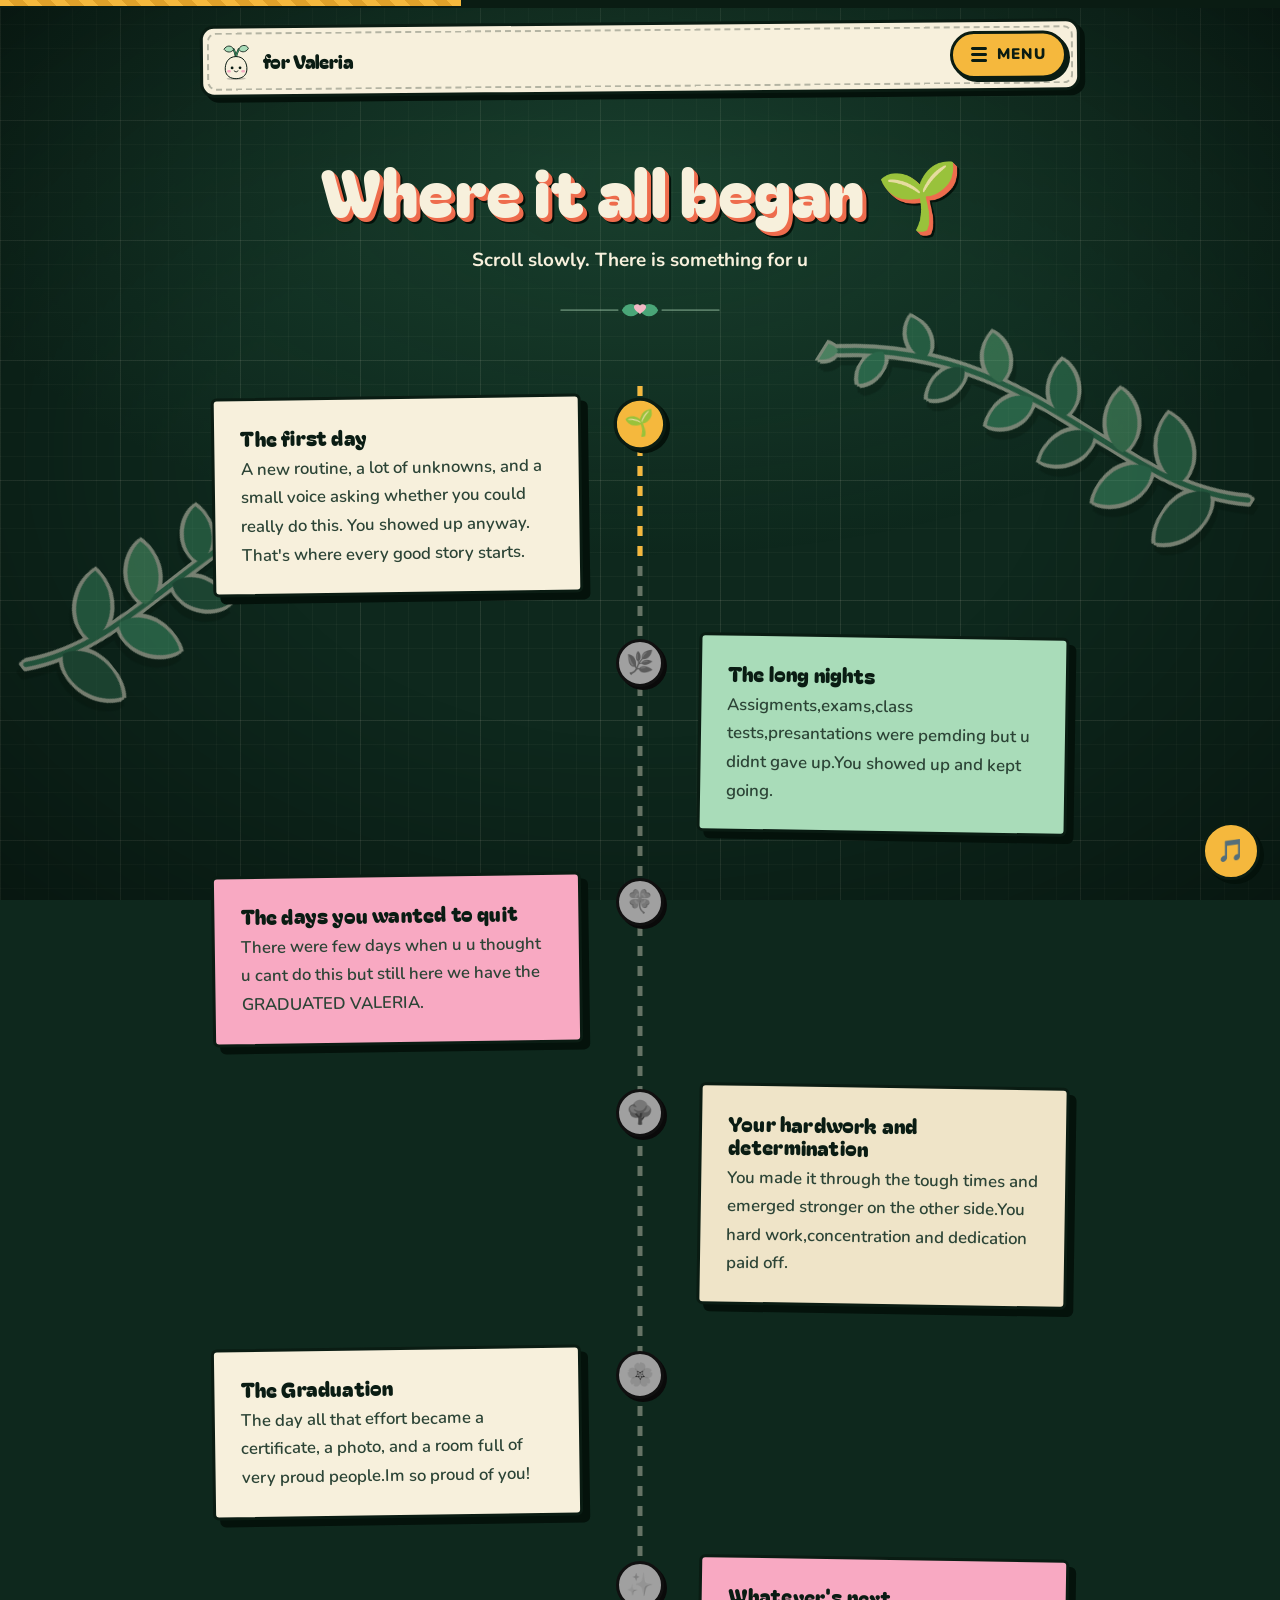
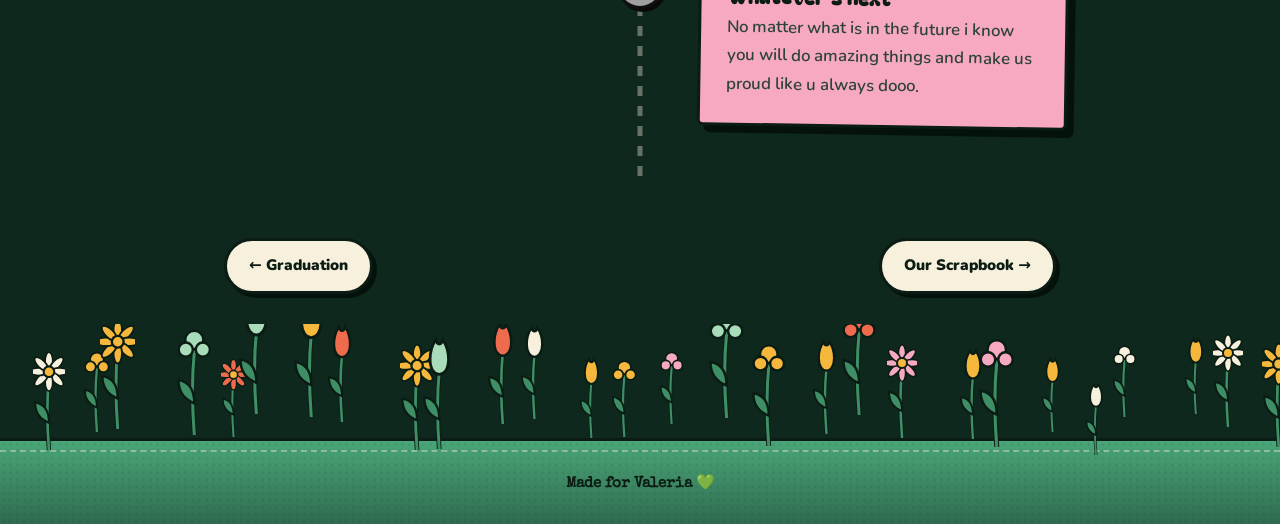
==== journey.html @ e5b6c184 "first commit" ====
<!DOCTYPE html>
<html lang="en">
<head>
<meta charset="UTF-8" />
<meta name="viewport" content="width=device-width, initial-scale=1.0" />
<meta name="theme-color" content="#0d241b" />
<title>The Road to the Cap</title>
<link rel="stylesheet" href="css/style.css" />
</head>
<body class="page-journey">

<div class="story-progress" aria-hidden="true"><i style="width:36%"></i></div>
<div class="fireflies" aria-hidden="true"></div>
<div class="botanicals" aria-hidden="true"><svg class="sprig left" viewBox="0 0 130 310" aria-hidden="true"><path d="M22 300 C64 220 8 120 84 8" stroke="#3f8f66" stroke-width="3.5" fill="none" stroke-linecap="round"/><path transform="translate(31.9 275.4) rotate(-15.6) scale(1.09)" d="M0 0 C8 -15 34 -15 46 0 C34 15 8 15 0 0Z" fill="#2f6b4f"/><path transform="translate(36.6 254.4) rotate(-138.9) scale(1.04)" d="M0 0 C8 -15 34 -15 46 0 C34 15 8 15 0 0Z" fill="#3f8f66"/><path transform="translate(39.0 232.6) rotate(-28.0) scale(0.99)" d="M0 0 C8 -15 34 -15 46 0 C34 15 8 15 0 0Z" fill="#4aa678"/><path transform="translate(39.9 210.1) rotate(-146.9) scale(0.94)" d="M0 0 C8 -15 34 -15 46 0 C34 15 8 15 0 0Z" fill="#5fb37f"/><path transform="translate(40.1 186.9) rotate(-31.9) scale(0.89)" d="M0 0 C8 -15 34 -15 46 0 C34 15 8 15 0 0Z" fill="#2f6b4f"/><path transform="translate(40.3 163.1) rotate(-146.9) scale(0.84)" d="M0 0 C8 -15 34 -15 46 0 C34 15 8 15 0 0Z" fill="#3f8f66"/><path transform="translate(41.3 138.6) rotate(-28.3) scale(0.79)" d="M0 0 C8 -15 34 -15 46 0 C34 15 8 15 0 0Z" fill="#4aa678"/><path transform="translate(43.8 113.4) rotate(-140.1) scale(0.75)" d="M0 0 C8 -15 34 -15 46 0 C34 15 8 15 0 0Z" fill="#5fb37f"/><path transform="translate(48.6 87.7) rotate(-18.5) scale(0.70)" d="M0 0 C8 -15 34 -15 46 0 C34 15 8 15 0 0Z" fill="#2f6b4f"/><path transform="translate(56.5 61.5) rotate(-128.0) scale(0.65)" d="M0 0 C8 -15 34 -15 46 0 C34 15 8 15 0 0Z" fill="#3f8f66"/><path transform="translate(68.2 34.6) rotate(-4.9) scale(0.60)" d="M0 0 C8 -15 34 -15 46 0 C34 15 8 15 0 0Z" fill="#4aa678"/><path transform="translate(84.0 8.0) rotate(-55.8) scale(.5)" d="M0 0 C8 -15 34 -15 46 0 C34 15 8 15 0 0Z" fill="#8fe0a8"/></svg><svg class="sprig right" viewBox="0 0 130 310" aria-hidden="true"><path d="M22 300 C64 220 8 120 84 8" stroke="#3f8f66" stroke-width="3.5" fill="none" stroke-linecap="round"/><path transform="translate(31.9 275.4) rotate(-15.6) scale(1.09)" d="M0 0 C8 -15 34 -15 46 0 C34 15 8 15 0 0Z" fill="#2f6b4f"/><path transform="translate(36.6 254.4) rotate(-138.9) scale(1.04)" d="M0 0 C8 -15 34 -15 46 0 C34 15 8 15 0 0Z" fill="#3f8f66"/><path transform="translate(39.0 232.6) rotate(-28.0) scale(0.99)" d="M0 0 C8 -15 34 -15 46 0 C34 15 8 15 0 0Z" fill="#4aa678"/><path transform="translate(39.9 210.1) rotate(-146.9) scale(0.94)" d="M0 0 C8 -15 34 -15 46 0 C34 15 8 15 0 0Z" fill="#5fb37f"/><path transform="translate(40.1 186.9) rotate(-31.9) scale(0.89)" d="M0 0 C8 -15 34 -15 46 0 C34 15 8 15 0 0Z" fill="#2f6b4f"/><path transform="translate(40.3 163.1) rotate(-146.9) scale(0.84)" d="M0 0 C8 -15 34 -15 46 0 C34 15 8 15 0 0Z" fill="#3f8f66"/><path transform="translate(41.3 138.6) rotate(-28.3) scale(0.79)" d="M0 0 C8 -15 34 -15 46 0 C34 15 8 15 0 0Z" fill="#4aa678"/><path transform="translate(43.8 113.4) rotate(-140.1) scale(0.75)" d="M0 0 C8 -15 34 -15 46 0 C34 15 8 15 0 0Z" fill="#5fb37f"/><path transform="translate(48.6 87.7) rotate(-18.5) scale(0.70)" d="M0 0 C8 -15 34 -15 46 0 C34 15 8 15 0 0Z" fill="#2f6b4f"/><path transform="translate(56.5 61.5) rotate(-128.0) scale(0.65)" d="M0 0 C8 -15 34 -15 46 0 C34 15 8 15 0 0Z" fill="#3f8f66"/><path transform="translate(68.2 34.6) rotate(-4.9) scale(0.60)" d="M0 0 C8 -15 34 -15 46 0 C34 15 8 15 0 0Z" fill="#4aa678"/><path transform="translate(84.0 8.0) rotate(-55.8) scale(.5)" d="M0 0 C8 -15 34 -15 46 0 C34 15 8 15 0 0Z" fill="#8fe0a8"/></svg></div>


<header class="topbar">
  <div class="topbar-inner">
    <a class="brand" href="index.html"><span class="brand-icon" aria-hidden="true"></span><span>for <span data-names>[HER NAME]</span></span></a>
    <button class="menu-btn" aria-expanded="false" aria-controls="menu"><span class="burger" aria-hidden="true"><i></i><i></i><i></i></span>Menu</button>
  </div>
</header>

<div class="menu" id="menu" role="dialog" aria-label="All pages" hidden>
  <button class="menu-close" aria-label="Close menu">✕</button>
  <div class="menu-inner">
    <h2>Wander wherever you like</h2>
    <p class="menu-sub">EVERY PAGE IS ONLY FOR U.</p>
    <nav class="menu-grid">
      <a href="index.html"><span class="m-emoji" aria-hidden="true">🎁</span><span class="m-title">Home</span><span class="m-sub">where it begins</span></a>
      <a href="birthday.html"><span class="m-emoji" aria-hidden="true">🎂</span><span class="m-title">Birthday</span><span class="m-sub">make a wish</span></a>
      <a href="graduation.html"><span class="m-emoji" aria-hidden="true">🎓</span><span class="m-title">Graduation</span><span class="m-sub">toss the cap</span></a>
      <a href="journey.html" aria-current="page"><span class="m-emoji" aria-hidden="true">🌱</span><span class="m-title">The Journey</span><span class="m-sub">how you got here</span></a>
      <a href="memories.html"><span class="m-emoji" aria-hidden="true">📸</span><span class="m-title">Our Scrapbook</span><span class="m-sub">moments we kept</span></a>
      <a href="couple.html"><span class="m-emoji" aria-hidden="true">💞</span><span class="m-title">The Two of You</span><span class="m-sub">your love story</span></a>
      <a href="reasons.html"><span class="m-emoji" aria-hidden="true">💚</span><span class="m-title">Reasons</span><span class="m-sub">why you&#x27;re loved</span></a>
      <a href="openwhen.html"><span class="m-emoji" aria-hidden="true">💌</span><span class="m-title">Open When…</span><span class="m-sub">little letters</span></a>
      <a href="fortune.html"><span class="m-emoji" aria-hidden="true">🔮</span><span class="m-title">Your Year</span><span class="m-sub">pick a card</span></a>
      <a href="message.html"><span class="m-emoji" aria-hidden="true">✉️</span><span class="m-title">The Letter</span><span class="m-sub">from my heart</span></a>
      <a href="final.html"><span class="m-emoji" aria-hidden="true">✨</span><span class="m-title">Final Surprise</span><span class="m-sub">one last thing</span></a>
    </nav>
  </div>
</div>

<main>

<section class="hero">
  <h1>Where it all began 🌱</h1>
  <p class="lead">Scroll slowly. There is something for u</p>
  <div class="orn" aria-hidden="true"><svg viewBox="0 0 168 24"><path d="M6 12 H62" stroke="#a9d3b3" stroke-opacity=".45" stroke-width="1.6" stroke-linecap="round"/><path d="M106 12 H162" stroke="#a9d3b3" stroke-opacity=".45" stroke-width="1.6" stroke-linecap="round"/><path d="M66 12 C70 4 80 4 84 12 C80 20 70 20 66 12Z" fill="#4aa678"/><path d="M102 12 C98 4 88 4 84 12 C88 20 98 20 102 12Z" fill="#4aa678"/><path d="M84 8.5 C86 6 90 7 90 10 C90 13 86 15 84 17 C82 15 78 13 78 10 C78 7 82 6 84 8.5Z" fill="#f4b8c5" transform="translate(0 -1) scale(1)"/></svg></div>
</section>

<div class="timeline">
  <div class="vine"><i></i></div>
  <article class="t-item">
    <span class="t-node" aria-hidden="true">🌱</span>
    <div class="patch t-card"><h3>The first day</h3><p>A new routine, a lot of unknowns, and a small voice asking whether you could really do this. You showed up anyway. That's where every good story starts.</p></div>
  </article>
  <article class="t-item">
    <span class="t-node" aria-hidden="true">🌿</span>
    <div class="patch t-card"><h3>The long nights</h3><p>Assigments,exams,class tests,presantations were pemding but u didnt gave up.You showed up and kept going.</p></div>
  </article>
  <article class="t-item">
    <span class="t-node" aria-hidden="true">🍀</span>
    <div class="patch t-card"><h3>The days you wanted to quit</h3><p>There were few days when u u thought u cant do this but still here we have the GRADUATED VALERIA.</p></div>
  </article>
  <article class="t-item">
    <span class="t-node" aria-hidden="true">🌳</span>
    <div class="patch t-card"><h3>Your hardwork and determination</h3><p>You made it through the tough times and emerged stronger on the other side.You hard work,concentration and dedication paid off.</p></div>
  </article>
  <article class="t-item">
    <span class="t-node" aria-hidden="true">🌸</span>
    <div class="patch t-card"><h3>The Graduation</h3><p>The day all that effort became a certificate, a photo, and a room full of very proud people.Im so proud of you!</p></div>
  </article>
  <article class="t-item">
    <span class="t-node" aria-hidden="true">✨</span>
    <div class="patch t-card"><h3>Whatever's next</h3><p>No matter what is in the future i know you will do amazing things and make us proud like u always dooo.</p></div>
  </article>
</div>

</main>

<nav class="page-turn" aria-label="Page navigation">
  <a href="graduation.html">← Graduation</a>
  <span class="spacer"></span>
  <a href="memories.html">Our Scrapbook →</a>
</nav>

<footer class="garden-wrap">
  <div class="garden" aria-hidden="true">
    <div class="flowers"></div>
    <div class="strip"></div>
  </div>
  <div class="foot"><span>Made for Valeria</span> 💚</div>
</footer>

<button class="music-toggle" aria-label="Toggle music" aria-pressed="false">🎵</button>

<script src="js/script.js"></script>
</body>
</html>
---- css/style.css ----
@font-face { font-family: 'Bagel Fat One'; src: url('../fonts/bagel.woff2') format('woff2'); font-weight: 400; font-style: normal; font-display: swap; }
@font-face { font-family: 'Special Elite'; src: url('../fonts/special-elite.woff2') format('woff2'); font-weight: 400; font-style: normal; font-display: swap; }
@font-face { font-family: 'Nunito'; src: url('../fonts/nunito.woff2') format('woff2'); font-weight: 200 1000; font-style: normal; font-display: swap; }
@font-face { font-family: 'Caveat'; src: url('../fonts/caveat.woff2') format('woff2'); font-weight: 400 700; font-style: normal; font-display: swap; }



:root {
  --bg: #0e281d;
  --bg-2: #14392a;
  --ink: #0a1c13;
  --paper: #f7f0dc;
  --paper-2: #efe4c8;
  --kraft: #d9b98a;
  --mustard: #f5b83d;
  --coral: #ee6c4d;
  --pink: #f8a9c2;
  --mint: #a9dcb9;
  --leaf: #3f8f66;
  --muted: #c3d5c6;
  --hard: #04120b;
  --diecut:
    drop-shadow(3px 0 0 #f7f0dc) drop-shadow(-3px 0 0 #f7f0dc)
    drop-shadow(0 3px 0 #f7f0dc) drop-shadow(0 -3px 0 #f7f0dc)
    drop-shadow(5px 7px 0 rgba(4, 18, 11, 0.55));
  --display: 'Bagel Fat One', 'Trebuchet MS', Impact, sans-serif;
  --type: 'Special Elite', 'Courier New', monospace;
}

* { margin: 0; padding: 0; box-sizing: border-box; }
html { scroll-behavior: smooth; -webkit-text-size-adjust: 100%; background: var(--bg); }
[hidden] { display: none !important; }

body {
  font-family: 'Nunito', system-ui, sans-serif;
  font-size: 1.05rem;
  line-height: 1.7;
  color: var(--paper);
  min-height: 100vh;
  overflow-x: hidden;
  background: var(--bg);
}


body::before {
  content: ''; position: fixed; inset: 0; z-index: 0; pointer-events: none;
  background-image:
    linear-gradient(rgba(247, 240, 220, 0.075) 1px, transparent 1px),
    linear-gradient(90deg, rgba(247, 240, 220, 0.075) 1px, transparent 1px),
    linear-gradient(rgba(247, 240, 220, 0.035) 1px, transparent 1px),
    linear-gradient(90deg, rgba(247, 240, 220, 0.035) 1px, transparent 1px);
  background-size: 120px 120px, 120px 120px, 24px 24px, 24px 24px;
}
body::after {
  content: ''; position: fixed; inset: 0; z-index: 0; pointer-events: none;
  background:
    radial-gradient(ellipse 80% 60% at 50% 20%, rgba(63, 143, 102, 0.22), transparent 70%),
    radial-gradient(ellipse at 50% 50%, transparent 45%, rgba(0, 0, 0, 0.42));
}
body.no-scroll { overflow: hidden; }
main { position: relative; z-index: 2; }

h1, h2, h3 { font-family: var(--display); font-weight: 400; line-height: 1.1; letter-spacing: 0.01em; color: var(--paper); }
h1 {
  font-size: clamp(2.3rem, 6.4vw, 4.1rem);
  text-shadow: 1px 1px 0 var(--coral), 2px 2px 0 var(--coral), 3px 3px 0 var(--coral), 4px 4px 0 var(--coral), 5px 5px 0 var(--hard), 6px 6px 0 var(--hard);
}
h2 { font-size: clamp(1.7rem, 4vw, 2.5rem); text-shadow: 1px 1px 0 var(--coral), 2px 2px 0 var(--coral), 3px 3px 0 var(--coral), 4px 4px 0 var(--hard); }
h3 { font-size: 1.3rem; }

a { text-decoration: none; color: inherit; }
button { font: inherit; cursor: pointer; border: 0; color: inherit; background: none; }
img { max-width: 100%; display: block; }
:focus-visible { outline: 3px solid var(--mustard); outline-offset: 3px; border-radius: 8px; }
.sr-only { position: absolute; width: 1px; height: 1px; overflow: hidden; clip: rect(0 0 0 0); white-space: nowrap; }

.container { max-width: 960px; margin: 0 auto; padding: 0 24px; position: relative; z-index: 2; }
.hero { position: relative; z-index: 2; text-align: center; padding: 60px 22px 30px; }
.hero .lead { max-width: 560px; margin: 18px auto 0; color: var(--paper); font-size: 1.18rem; font-weight: 700; }
.hand { font-family: 'Caveat', cursive; font-weight: 700; }



.story-progress { position: fixed; top: 0; left: 0; right: 0; height: 8px; z-index: 700; background: var(--ink); border-bottom: 2px solid var(--ink); }
.story-progress i { display: block; height: 100%; background: repeating-linear-gradient(45deg, var(--mustard) 0 10px, #e0a12a 10px 20px); }

.topbar { position: sticky; top: 16px; z-index: 600; padding: 0 14px; margin-top: 22px; }
.topbar-inner {
  position: relative; max-width: 880px; margin: 0 auto;
  display: flex; align-items: center; justify-content: space-between; gap: 12px;
  padding: 9px 10px 9px 16px;
  background: var(--paper); color: var(--ink);
  border: 3px solid var(--ink); border-radius: 14px;
  box-shadow: 5px 5px 0 var(--hard);
  transform: rotate(-0.5deg);
}
.topbar-inner::after { content: ''; position: absolute; inset: 4px; border: 2px dashed rgba(10, 28, 19, 0.28); border-radius: 9px; pointer-events: none; }
.brand { display: flex; align-items: center; gap: 10px; font-family: var(--display); font-size: 1.2rem; position: relative; z-index: 1; }
.brand-icon { width: 34px; flex: none; }
.brand-icon svg { width: 100%; height: auto; display: block; }
.menu-btn {
  position: relative; z-index: 1;
  display: inline-flex; align-items: center; gap: 10px;
  padding: 8px 18px; border-radius: 999px;
  background: var(--mustard); color: var(--ink);
  border: 3px solid var(--ink);
  font-weight: 900; font-size: 0.95rem; text-transform: uppercase; letter-spacing: 0.06em;
  box-shadow: 3px 3px 0 var(--ink);
  transition: transform 0.12s, box-shadow 0.12s;
}
.menu-btn:hover { transform: translate(-1px, -1px); box-shadow: 4px 4px 0 var(--ink); }
.menu-btn:active { transform: translate(3px, 3px); box-shadow: 0 0 0 var(--ink); }
.burger { display: flex; flex-direction: column; gap: 3px; }
.burger i { display: block; width: 16px; height: 3px; border-radius: 2px; background: var(--ink); }



.menu { position: fixed; inset: 0; z-index: 800; background: rgba(6, 20, 14, 0.96); overflow-y: auto; padding: 96px 20px 50px; }
.menu-inner { max-width: 940px; margin: 0 auto; }
.menu h2 { text-align: center; margin-bottom: 8px; }
.menu .menu-sub { text-align: center; color: var(--muted); margin-bottom: 34px; font-family: var(--type); }
.menu-close {
  position: fixed; top: 22px; right: 22px; width: 48px; height: 48px; border-radius: 50%;
  background: var(--coral); color: var(--ink); border: 3px solid var(--ink);
  font-size: 1.1rem; font-weight: 900; box-shadow: 3px 3px 0 var(--hard);
}
.menu-grid { display: grid; gap: 20px; grid-template-columns: repeat(auto-fit, minmax(170px, 1fr)); }
.menu-grid a {
  display: flex; flex-direction: column; gap: 2px; padding: 16px 18px 18px;
  background: var(--paper); color: var(--ink);
  border: 3px solid var(--ink); border-radius: 6px; box-shadow: 5px 5px 0 var(--hard);
  transform: rotate(-1.4deg); transition: transform 0.15s, box-shadow 0.15s;
}
.menu-grid a:nth-child(even) { transform: rotate(1.2deg); }
.menu-grid a:nth-child(4n+2) { background: var(--mint); }
.menu-grid a:nth-child(4n+3) { background: var(--pink); }
.menu-grid a:nth-child(4n) { background: var(--kraft); }
.menu-grid a:hover { transform: rotate(0deg) translateY(-4px); box-shadow: 7px 9px 0 var(--hard); }
.menu-grid a[aria-current='page'] { background: var(--mustard); outline: 3px dashed var(--paper); outline-offset: 4px; }
.menu-grid .m-emoji { font-size: 1.9rem; line-height: 1.3; }
.menu-grid .m-title { font-family: var(--display); font-size: 1.15rem; line-height: 1.15; }
.menu-grid .m-sub { font-family: var(--type); font-size: 0.82rem; opacity: 0.8; line-height: 1.3; }



.btn {
  --bc: var(--mustard);
  display: inline-flex; align-items: center; justify-content: center; gap: 8px;
  font-weight: 900; font-size: 1.08rem; letter-spacing: 0.02em;
  padding: 14px 32px; border-radius: 999px;
  background: var(--bc); color: var(--ink);
  border: 3px solid var(--ink);
  box-shadow: 5px 5px 0 var(--hard);
  transition: transform 0.12s, box-shadow 0.12s;
}
.btn:hover { transform: translate(-2px, -2px) rotate(-1deg); box-shadow: 7px 7px 0 var(--hard); }
.btn:active { transform: translate(4px, 4px); box-shadow: 1px 1px 0 var(--hard); }
.btn:disabled { opacity: 0.75; cursor: default; transform: translate(3px, 3px); box-shadow: 2px 2px 0 var(--hard); }
.btn-blush { --bc: var(--pink); }
.btn-sage { --bc: var(--mint); }
.btn-coral { --bc: var(--coral); }



.patch, .paper {
  position: relative; background: var(--paper); color: var(--ink);
  border: 3px solid var(--ink); border-radius: 6px;
  box-shadow: 7px 7px 0 var(--hard);
  padding: 38px 34px;
}
.patch h1, .patch h2, .patch h3, .paper h1, .paper h2, .paper h3 { color: var(--ink); text-shadow: none; }

.tape { position: relative; }
.tape::before {
  content: ''; position: absolute; top: -13px; left: 50%; width: 92px; height: 26px; z-index: 3;
  transform: translateX(-50%) rotate(-3deg);
  background: repeating-linear-gradient(45deg, rgba(248, 169, 194, 0.92) 0 8px, rgba(248, 169, 194, 0.74) 8px 16px);
  box-shadow: 0 2px 0 rgba(0, 0, 0, 0.15);
}
.tape:nth-child(even)::before { background: repeating-linear-gradient(45deg, rgba(245, 184, 61, 0.94) 0 8px, rgba(245, 184, 61, 0.76) 8px 16px); transform: translateX(-50%) rotate(3deg); }
.tape:nth-child(3n)::before { background: repeating-linear-gradient(45deg, rgba(169, 220, 185, 0.95) 0 8px, rgba(169, 220, 185, 0.76) 8px 16px); }

.clip::after {
  content: ''; position: absolute; top: -20px; right: 26px; width: 22px; height: 56px; z-index: 3; transform: rotate(8deg);
  background: url("data:image/svg+xml,%3Csvg xmlns='http://www.w3.org/2000/svg' viewBox='0 0 24 60'%3E%3Cpath d='M8 30V12a5 5 0 0 1 10 0v32a8 8 0 0 1-16 0V16' fill='none' stroke='%23aab3b8' stroke-width='3' stroke-linecap='round'/%3E%3C/svg%3E") center/contain no-repeat;
}



.doodles { position: fixed; inset: 0; pointer-events: none; overflow: hidden; z-index: 1; }
.doodle {
  position: absolute; width: var(--s, 22px); color: var(--c, var(--mustard)); opacity: 0.38;
  animation: drift var(--dur, 18s) ease-in-out infinite alternate; animation-delay: var(--delay, 0s);
}
.doodle svg { width: 100%; height: auto; display: block; animation: spinSlow var(--spin, 40s) linear infinite; }
@keyframes drift { to { transform: translate(var(--dx, 40px), var(--dy, -60px)); } }
@keyframes spinSlow { to { transform: rotate(360deg); } }

.confetti-piece { position: fixed; top: -5%; width: 11px; height: 15px; z-index: 950; pointer-events: none; border: 1.5px solid var(--ink); animation: confettiFall linear forwards; }
@keyframes confettiFall { 0% { transform: translateY(0) rotate(0deg); opacity: 1; } 100% { transform: translateY(110vh) rotate(540deg); opacity: 0.95; } }



.deco { position: absolute; inset: 0; pointer-events: none; z-index: 0; }
.sticker {
  position: absolute; width: var(--w, 84px); rotate: var(--r, 0deg);
  filter: var(--diecut); animation: wobble 4.5s ease-in-out infinite; animation-delay: var(--d, 0s);
}
.sticker svg { width: 100%; height: auto; display: block; overflow: visible; }
.sticker text { font-family: var(--display); }
@keyframes wobble { 0%, 100% { transform: rotate(-3deg); } 50% { transform: rotate(3deg); } }

.hero > .deco { animation: none; }

.orn { display: flex; justify-content: center; margin: 22px auto 0; }
.orn svg { width: 170px; height: auto; overflow: visible; }



.music-toggle {
  position: fixed; bottom: 20px; right: 20px; z-index: 650; width: 58px; height: 58px; border-radius: 50%;
  background: var(--mustard); color: var(--ink); border: 3px solid var(--ink);
  font-size: 1.4rem; display: flex; align-items: center; justify-content: center;
  box-shadow: 4px 4px 0 var(--hard); transition: transform 0.12s, box-shadow 0.12s;
}
.music-toggle:hover { transform: translate(-1px, -1px); }
.music-toggle:active { transform: translate(3px, 3px); box-shadow: 1px 1px 0 var(--hard); }
.music-toggle.playing { animation: spinSlow 4s linear infinite; }



.page-turn { position: relative; z-index: 2; max-width: 880px; margin: 60px auto 20px; padding: 0 24px; display: flex; justify-content: space-between; gap: 16px; }
.page-turn a {
  font-weight: 900; font-size: 0.95rem; padding: 12px 22px; border-radius: 999px;
  background: var(--paper); color: var(--ink); border: 3px solid var(--ink); box-shadow: 4px 4px 0 var(--hard);
  transition: transform 0.12s, box-shadow 0.12s;
}
.page-turn a:hover { transform: translate(-2px, -2px) rotate(-1deg); box-shadow: 6px 6px 0 var(--hard); }
.page-turn .spacer { flex: 1; }



.garden-wrap { position: relative; z-index: 2; height: 200px; margin-top: 30px; overflow: hidden; }
.garden { position: absolute; inset: 0; }
.garden .flowers { position: absolute; left: 0; right: 0; bottom: 0; height: 100%; }
.flower { position: absolute; z-index: 4; bottom: var(--b, 64px); width: var(--w, 26px); height: auto; transform-origin: 50% 100%; animation: flowerSway var(--dur, 5s) ease-in-out infinite; animation-delay: var(--delay, 0s); }
@keyframes flowerSway { 0%, 100% { transform: rotate(-4deg); } 50% { transform: rotate(4deg); } }
.strip {
  position: absolute; left: 0; right: 0; bottom: 0; height: 86px; z-index: 3;
  background: radial-gradient(rgba(10, 28, 19, 0.08) 1.2px, transparent 1.6px) 0 0 / 7px 7px, linear-gradient(180deg, #4aa678 0%, #2f6b4f 100%);
  border-top: 3px solid var(--ink);
}
.strip::before { content: ''; position: absolute; left: 0; right: 0; top: 9px; border-top: 2px dashed rgba(247, 240, 220, 0.4); }
.garden-wrap .foot {
  position: absolute; left: 0; right: 0; bottom: 26px; z-index: 5; text-align: center;
  font-family: var(--type); color: var(--ink); font-size: 0.95rem; padding: 0 24px;
}
.garden-wrap .foot span { font-weight: 700; }



.sprout { display: flex; flex-direction: column; align-items: flex-start; gap: 6px; }
.sprout.right { align-items: flex-end; }
.sprout.center { align-items: center; }
.sprout-bubble {
  background: var(--paper); color: var(--ink); border: 3px solid var(--ink);
  font-family: 'Caveat', cursive; font-weight: 700; font-size: 1.4rem; line-height: 1.1;
  padding: 8px 16px; max-width: 210px; text-align: left;
  border-radius: 18px 18px 18px 3px; box-shadow: 3px 3px 0 var(--hard);
}
.sprout.right .sprout-bubble { border-radius: 18px 18px 3px 18px; }
.sprout.center .sprout-bubble { border-radius: 18px; text-align: center; }
.sprout-svg { width: 84px; height: auto; display: block; overflow: visible; filter: var(--diecut); }
.brand-icon .sprout-svg { filter: none; }
.leaf-l { transform-box: fill-box; transform-origin: 90% 90%; animation: sway 3.4s ease-in-out infinite; }
.leaf-r { transform-box: fill-box; transform-origin: 10% 90%; animation: sway 3.4s ease-in-out infinite reverse; }
@keyframes sway { 0%, 100% { transform: rotate(-6deg); } 50% { transform: rotate(6deg); } }
.eye { transform-box: fill-box; transform-origin: center; animation: blink 5s infinite; }
@keyframes blink { 0%, 94%, 100% { transform: scaleY(1); } 97% { transform: scaleY(0.1); } }



.hero-landing { position: relative; min-height: calc(100vh - 110px); display: flex; align-items: center; justify-content: center; padding: 50px 22px 210px; }
.gift-card {
  position: relative; z-index: 2; max-width: 500px; width: 100%; text-align: center; padding: 40px 34px 40px;
  transform: rotate(-1.2deg); box-shadow: 10px 10px 0 var(--hard);
}
.gift-card h1 { font-size: clamp(2rem, 6vw, 2.8rem); margin-bottom: 10px; color: var(--ink); text-shadow: 3px 3px 0 var(--mustard); }
.gift-card .lead { color: #35513f; font-size: 1.1rem; font-weight: 700; margin-bottom: 26px; }
.gift-card .hint { margin-top: 8px; font-family: 'Caveat', cursive; font-weight: 700; font-size: 1.6rem; color: var(--coral); line-height: 1; }
.gift-card .arrow { display: block; width: 54px; margin: 14px auto 0; overflow: visible; }
.gift-card .sprout { position: absolute; right: -34px; bottom: -40px; z-index: 4; }
.gift-card .sprout-svg { width: 76px; }
.gift-card .sprout-bubble { position: absolute; right: 70px; bottom: 62px; width: 150px; }

.gift-art { position: relative; width: 190px; margin: 0 auto 18px; animation: giftWiggle 3.2s ease-in-out infinite; }
.gift-art svg { width: 100%; height: auto; display: block; overflow: visible; position: relative; z-index: 1; filter: var(--diecut); }
.gift-lid { transform-box: fill-box; transform-origin: left bottom; }
.gift-beam { position: absolute; left: 50%; top: 34%; width: 300px; height: 300px; transform: translate(-50%, -50%); background: radial-gradient(circle, rgba(245, 184, 61, 0.65), transparent 65%); opacity: 0; transition: opacity 0.6s; pointer-events: none; }
.spark { position: absolute; font-style: normal; color: var(--coral); animation: twinkle 2.4s ease-in-out infinite; z-index: 2; }
.spark.s1 { top: 2%; left: -10%; font-size: 1.7rem; }
.spark.s2 { top: 16%; right: -12%; font-size: 1.2rem; color: var(--mustard); animation-delay: 0.8s; }
.spark.s3 { top: -8%; right: 22%; font-size: 1rem; color: var(--leaf); animation-delay: 1.5s; }
@keyframes twinkle { 0%, 100% { opacity: 0.4; transform: scale(0.75); } 50% { opacity: 1; transform: scale(1.2); } }
@keyframes giftWiggle { 0%, 100% { transform: rotate(0deg); } 10% { transform: rotate(-6deg); } 20% { transform: rotate(6deg); } 30% { transform: rotate(-3deg); } 40% { transform: rotate(0deg); } }
.gift-card.is-opened .gift-art { animation: none; }
.gift-card.is-opened .gift-lid { transform: translate(-10px, -72px) rotate(-16deg); transition: transform 0.7s cubic-bezier(0.34, 1.56, 0.64, 1); }
.gift-card.is-opened .gift-beam { opacity: 1; }

.page-index .garden-wrap { position: fixed; left: 0; right: 0; bottom: 0; margin: 0; z-index: 1; pointer-events: none; }
.page-index .garden-wrap .foot { display: none; }



.bunting { position: relative; z-index: 2; display: flex; justify-content: space-between; align-items: flex-start; max-width: 860px; margin: 10px auto 0; padding: 0 24px; height: 80px; }
.bunting .string { position: absolute; left: 24px; right: 24px; top: 0; width: calc(100% - 48px); height: 30px; overflow: visible; }
.bunting .string path { fill: none; stroke: var(--paper); stroke-opacity: 0.7; stroke-width: 2.5; vector-effect: non-scaling-stroke; }
.bunting i { display: block; width: clamp(16px, 4vw, 34px); height: clamp(22px, 5.4vw, 44px); background: var(--pink); clip-path: polygon(0 0, 100% 0, 50% 100%); transform-origin: top center; margin-top: var(--y, 0px); animation: swing 4s ease-in-out infinite; }
.bunting i:nth-of-type(5n+2) { background: var(--mustard); animation-delay: 0.3s; }
.bunting i:nth-of-type(5n+3) { background: var(--mint); animation-delay: 0.6s; }
.bunting i:nth-of-type(5n+4) { background: var(--coral); animation-delay: 0.9s; }
.bunting i:nth-of-type(5n) { background: var(--paper); animation-delay: 1.2s; }
@keyframes swing { 0%, 100% { transform: rotate(-4deg); } 50% { transform: rotate(4deg); } }

.birthday-hero { padding-top: 10px; }
.cake-scene { margin: 26px auto 10px; position: relative; }
.cake-svg { width: min(310px, 82vw); height: auto; display: block; margin: 0 auto; overflow: visible; filter: var(--diecut); }
.flame { transform-box: fill-box; transform-origin: 50% 100%; animation: flicker 0.7s ease-in-out infinite alternate; }
@keyframes flicker { 0% { transform: scale(1) rotate(-3deg); } 100% { transform: scale(1.12, 1.2) rotate(3deg); } }
.smoke { fill: none; stroke: var(--paper); stroke-width: 2; stroke-linecap: round; opacity: 0; }
.cake-scene.wish-made .flame { animation: none; opacity: 0; transition: opacity 0.5s ease; }
.cake-scene.wish-made .smoke { animation: smokeUp 2.4s ease-out forwards; }
@keyframes smokeUp { 0% { opacity: 0; transform: translateY(0); } 25% { opacity: 0.8; } 100% { opacity: 0; transform: translateY(-26px); } }

.wish-message {
  max-width: 520px; margin: 30px auto 0; padding: 20px 28px; background: var(--pink); color: var(--ink);
  border: 3px solid var(--ink); border-radius: 4px; box-shadow: 6px 6px 0 var(--hard); transform: rotate(-1deg);
  font-family: 'Caveat', cursive; font-weight: 700; font-size: 1.75rem; line-height: 1.15;
  opacity: 0; translate: 0 12px; transition: opacity 0.6s, translate 0.6s;
}
.wish-message:empty { display: none; }
.wish-message.show { opacity: 1; translate: 0 0; }

.balloon-row { display: flex; justify-content: center; align-items: flex-start; gap: 24px; margin-top: 34px; height: 130px; }
.balloon {
  position: relative; width: 48px; height: 60px; border-radius: 50% 50% 48% 48%;
  background: radial-gradient(circle at 30% 26%, rgba(255, 255, 255, 0.6) 0 7%, transparent 8%), var(--c, var(--pink));
  border: 3px solid var(--ink); box-shadow: 3px 4px 0 var(--hard); animation: bob 3s ease-in-out infinite;
}
.balloon::before { content: ''; position: absolute; bottom: -9px; left: 50%; transform: translateX(-50%); border: 6px solid transparent; border-top: 0; border-bottom-color: var(--ink); }
.balloon::after { content: ''; position: absolute; top: 100%; left: 50%; width: 2px; height: 46px; background: rgba(247, 240, 220, 0.6); }
.balloon:nth-child(2) { animation-delay: 0.4s; }
.balloon:nth-child(3) { animation-delay: 0.8s; }
.balloon:nth-child(4) { animation-delay: 1.2s; }
@keyframes bob { 0%, 100% { transform: translateY(0); } 50% { transform: translateY(-14px); } }

.sticky-row { max-width: 880px; margin: 46px auto 0; display: grid; gap: 30px; grid-template-columns: repeat(auto-fit, minmax(230px, 1fr)); }
.sticky {
  background: var(--mustard); color: var(--ink); padding: 32px 24px 26px; border: 3px solid var(--ink); border-radius: 3px 3px 16px 3px;
  font-family: 'Caveat', cursive; font-weight: 700; font-size: 1.6rem; line-height: 1.18; box-shadow: 6px 6px 0 var(--hard); transform: rotate(-2deg);
}
.sticky:nth-child(2) { background: var(--pink); transform: rotate(1.6deg); }
.sticky:nth-child(3) { background: var(--mint); transform: rotate(-1deg); }



.cap-scene { display: inline-block; margin: 22px 0 6px; }
.cap { display: inline-block; animation: capHover 3.4s ease-in-out infinite; }
.cap-svg { width: 176px; height: auto; display: block; filter: var(--diecut); }
@keyframes capHover { 0%, 100% { transform: translateY(0) rotate(-4deg); } 50% { transform: translateY(-10px) rotate(4deg); } }
.cap-scene.tossed .cap { animation: capToss 1.1s cubic-bezier(0.33, 1, 0.68, 1) forwards; }
@keyframes capToss { 0% { transform: translateY(0) rotate(0deg); } 50% { transform: translateY(-150px) rotate(200deg); } 100% { transform: translateY(-10px) rotate(360deg); } }

.diploma {
  position: relative; max-width: 470px; margin: 20px auto 34px; padding: 36px 34px 40px; text-align: center;
  background: var(--paper); color: var(--ink); border: 3px solid var(--ink); border-radius: 4px;
  box-shadow: 8px 8px 0 var(--hard); outline: 3px double var(--ink); outline-offset: -14px; transform: rotate(1deg);
}
.diploma h3 { font-size: 1.9rem; color: var(--ink); margin-bottom: 8px; text-shadow: 2px 2px 0 var(--mustard); }
.diploma p { color: #35513f; font-weight: 700; }
.diploma::after {
  content: '★'; position: absolute; right: 22px; bottom: -26px; width: 54px; height: 54px; border-radius: 50%;
  display: grid; place-items: center; background: var(--coral); color: var(--paper); font-size: 1.5rem;
  border: 3px solid var(--ink); box-shadow: 3px 3px 0 var(--hard);
}

.badges { display: flex; flex-wrap: wrap; justify-content: center; gap: 34px; margin-top: 50px; }
.badge {
  position: relative; width: 172px; height: 172px; border-radius: 50%; background: var(--mustard); color: var(--ink);
  display: flex; flex-direction: column; align-items: center; justify-content: center; text-align: center; padding: 26px 22px;
  font-weight: 800; font-size: 0.92rem; line-height: 1.3;
  border: 3px solid var(--ink); box-shadow: 0 0 0 5px var(--paper), 8px 9px 0 5px var(--hard);
  transform: rotate(-5deg);
}
.badge:nth-child(2) { background: var(--pink); transform: rotate(4deg); }
.badge:nth-child(3) { background: var(--mint); transform: rotate(-2deg); }
.badge::after { content: ''; position: absolute; inset: 8px; border-radius: 50%; border: 2px dashed rgba(10, 28, 19, 0.45); }
.badge .icon { font-size: 2rem; line-height: 1.2; margin-bottom: 4px; }

.big-message {
  position: relative; max-width: 620px; margin: 56px auto 0; text-align: center; padding: 30px 32px;
  background: var(--paper); color: var(--ink); border: 3px solid var(--ink); border-radius: 4px; box-shadow: 7px 7px 0 var(--hard);
  font-weight: 700; font-size: clamp(1.08rem, 2.4vw, 1.25rem); line-height: 1.75; transform: rotate(-0.8deg);
}



.timeline { position: relative; max-width: 900px; margin: 34px auto 0; padding: 10px 22px; }
.vine { position: absolute; left: 49px; top: 0; bottom: 0; width: 5px; background: repeating-linear-gradient(to bottom, rgba(247, 240, 220, 0.38) 0 10px, transparent 10px 20px); }
.vine i { position: absolute; left: 0; top: 0; width: 100%; height: calc(var(--grow, 0) * 1%); background: repeating-linear-gradient(to bottom, var(--mustard) 0 10px, transparent 10px 20px); }
.t-item { position: relative; padding-left: 78px; margin-bottom: 40px; }
.t-node {
  position: absolute; left: 6px; top: 4px; width: 48px; height: 48px; border-radius: 50%;
  background: var(--paper-2); border: 3px solid var(--ink); box-shadow: 3px 3px 0 var(--hard);
  display: grid; place-items: center; font-size: 1.4rem;
  filter: grayscale(1) brightness(0.7); transition: filter 0.4s, background 0.4s, transform 0.4s;
}
.t-item.on .t-node { filter: none; background: var(--mustard); transform: rotate(-8deg) scale(1.1); }
.t-card { padding: 26px 26px 24px; transform: rotate(-0.8deg); }
.t-item:nth-of-type(even) .t-card { transform: rotate(0.9deg); background: var(--mint); }
.t-item:nth-of-type(3n) .t-card { background: var(--pink); }
.t-item:nth-of-type(4n) .t-card { background: var(--paper-2); }
.t-card h3 { margin-bottom: 6px; }
.t-card p { color: #2c4436; font-weight: 600; }

@media (min-width: 860px) {
  .vine { left: 50%; transform: translateX(-50%); }
  .t-item { width: 50%; padding-left: 0; }
  .t-item:nth-of-type(odd) { padding-right: 58px; }
  .t-item:nth-of-type(odd) .t-node { left: auto; right: -24px; }
  .t-item:nth-of-type(even) { margin-left: 50%; padding-left: 58px; }
  .t-item:nth-of-type(even) .t-node { left: -24px; }
}



.gallery { max-width: 1000px; margin: 40px auto 20px; padding: 0 24px; display: flex; flex-wrap: wrap; justify-content: center; gap: 48px 34px; position: relative; z-index: 2; }
.polaroid {
  position: relative; background: var(--paper); color: var(--ink); padding: 12px 12px 16px;
  border: 3px solid var(--ink); border-radius: 3px; box-shadow: 7px 8px 0 var(--hard);
  width: 230px; max-width: 100%; cursor: pointer; flex: 0 0 auto; transition: transform 0.2s, box-shadow 0.2s;
}
.gallery .polaroid:nth-child(odd) { transform: rotate(-3deg); }
.gallery .polaroid:nth-child(even) { transform: rotate(3deg); }
.gallery .polaroid:nth-child(3n) { transform: rotate(-1.5deg); }
.polaroid:hover, .polaroid:focus-visible { transform: rotate(0deg) translateY(-8px) scale(1.03) !important; box-shadow: 10px 14px 0 var(--hard); z-index: 3; }
.photo-frame { width: 100%; aspect-ratio: 1 / 1; overflow: hidden; background: var(--leaf); border: 2px solid var(--ink); display: flex; align-items: center; justify-content: center; }
.photo-frame img { width: 100%; height: 100%; object-fit: cover; }
.photo-frame.missing {
  background: repeating-linear-gradient(45deg, var(--mint) 0 12px, #98cfaa 12px 24px); color: var(--ink); text-align: center; padding: 14px;
  font-family: var(--type); font-size: 0.9rem; line-height: 1.3;
}
.photo-frame.missing::after { content: attr(data-label); }
.polaroid figcaption { font-family: 'Caveat', cursive; font-weight: 700; font-size: 1.45rem; line-height: 1.08; text-align: center; margin-top: 12px; color: var(--ink); }

.lightbox { position: fixed; inset: 0; z-index: 1000; background: rgba(4, 14, 9, 0.9); display: none; align-items: center; justify-content: center; padding: 24px; }
.lightbox.open { display: flex; }
.lightbox-inner { position: relative; width: 100%; max-width: 500px; background: var(--paper); color: var(--ink); border: 3px solid var(--ink); border-radius: 4px; padding: 18px 18px 16px; text-align: center; box-shadow: 9px 9px 0 var(--hard); }
.lightbox-inner .photo-frame { margin-bottom: 12px; }
.lightbox-caption { font-family: 'Caveat', cursive; font-weight: 700; font-size: 1.7rem; line-height: 1.1; }
.lightbox-controls { display: flex; justify-content: space-between; margin-top: 10px; }
.lightbox-controls button { width: 48px; height: 48px; border-radius: 50%; background: var(--mint); color: var(--ink); border: 3px solid var(--ink); font-size: 1.15rem; font-weight: 900; box-shadow: 3px 3px 0 var(--ink); }
.lightbox-close { position: absolute; top: -20px; right: -16px; width: 42px; height: 42px; border-radius: 50%; background: var(--coral); color: var(--ink); border: 3px solid var(--ink); font-weight: 900; box-shadow: 3px 3px 0 var(--hard); }



.couple-names { display: flex; flex-wrap: wrap; align-items: center; justify-content: center; gap: 8px 18px; font-size: clamp(2.3rem, 7vw, 4.2rem); }
.beat { width: 0.85em; height: 0.85em; fill: var(--coral); stroke: var(--ink); stroke-width: 1.4; stroke-linejoin: round; animation: heartbeat 1.6s ease-in-out infinite; filter: drop-shadow(3px 3px 0 var(--hard)); }
@keyframes heartbeat { 0%, 40%, 100% { transform: scale(1); } 15% { transform: scale(1.22); } 30% { transform: scale(1.06); } }
.hero-polaroid { max-width: 320px; margin: 40px auto 0; transform: rotate(-2deg); }

.together { max-width: 540px; margin: 44px auto 0; text-align: center; padding: 30px 28px; background: var(--mustard); }
.together-label { font-family: 'Caveat', cursive; font-weight: 700; font-size: 1.8rem; color: var(--ink); line-height: 1.1; }
.together-nums { display: flex; justify-content: center; gap: 16px; margin-top: 14px; flex-wrap: wrap; }
.together-nums div { width: 100px; height: 100px; border-radius: 50%; background: var(--paper); border: 3px solid var(--ink); box-shadow: 4px 4px 0 var(--hard); display: flex; flex-direction: column; align-items: center; justify-content: center; line-height: 1.1; }
.together-nums div:nth-child(2) { background: var(--pink); }
.together-nums div:nth-child(3) { background: var(--mint); }
.together-nums b { font-family: var(--display); font-weight: 400; font-size: 2rem; }
.together-nums span { font-family: var(--type); font-size: 0.85rem; }
.together-days { margin-top: 16px; font-family: var(--type); font-size: 0.95rem; }

.section-head { text-align: center; margin: 76px auto 0; padding: 0 22px; position: relative; z-index: 2; }
.section-head p { color: var(--paper); max-width: 520px; margin: 12px auto 0; font-weight: 700; }
.wishes-patch { max-width: 620px; margin: 70px auto 0; text-align: center; background: var(--pink); transform: rotate(-0.8deg); }
.wishes-patch p { font-family: 'Caveat', cursive; font-weight: 700; font-size: 1.9rem; line-height: 1.2; }



.flip-grid { max-width: 940px; margin: 38px auto 0; padding: 0 22px; display: grid; gap: 28px; grid-template-columns: repeat(auto-fit, minmax(190px, 1fr)); }
.flip { position: relative; display: block; width: 100%; height: 220px; perspective: 1000px; text-align: center; }
.flip:nth-child(odd) { rotate: -1.5deg; }
.flip:nth-child(even) { rotate: 1.5deg; }
.flip-inner { position: absolute; inset: 0; display: block; transition: transform 0.6s cubic-bezier(0.4, 0.2, 0.2, 1); transform-style: preserve-3d; }
.flip.flipped .flip-inner { transform: rotateY(180deg); }
.flip-face {
  position: absolute; inset: 0; border: 3px solid var(--ink); border-radius: 6px; box-shadow: 6px 6px 0 var(--hard);
  display: flex; flex-direction: column; align-items: center; justify-content: flex-start; gap: 10px; padding: 34px 18px 18px;
  backface-visibility: hidden; -webkit-backface-visibility: hidden;
}
.flip-front { background: var(--fc, var(--mustard)); color: var(--ink); font-family: var(--display); font-size: 1.2rem; line-height: 1.15; }
.flip:nth-child(5n+2) .flip-front { --fc: var(--pink); }
.flip:nth-child(5n+3) .flip-front { --fc: var(--mint); }
.flip:nth-child(5n+4) .flip-front { --fc: var(--coral); }
.flip:nth-child(5n) .flip-front { --fc: var(--paper); }
.flip-emoji { width: 68px; height: 68px; border-radius: 50%; background: var(--paper); border: 3px solid var(--ink); display: grid; place-items: center; font-size: 1.9rem; box-shadow: 3px 3px 0 var(--ink); }
.flip-tip { font-family: var(--type); font-size: 0.8rem; color: var(--ink); opacity: 0.75; }
.flip-back {
  background: var(--paper); color: var(--ink); transform: rotateY(180deg); justify-content: center; padding: 18px;
  font-family: var(--type); font-size: 1.02rem; line-height: 1.5; outline: 2px dashed rgba(10, 28, 19, 0.35); outline-offset: -10px;
}
.flip-count { text-align: center; margin-top: 30px; color: var(--paper); font-family: var(--type); font-size: 1.05rem; }
.reasons-done { max-width: 560px; margin: 44px auto 0; text-align: center; background: var(--mustard); transform: rotate(-1deg); }
.reasons-done p { font-family: 'Caveat', cursive; font-weight: 700; font-size: 1.9rem; line-height: 1.2; }



.env-grid { max-width: 940px; margin: 40px auto 0; padding: 0 22px; display: grid; gap: 34px 30px; grid-template-columns: repeat(auto-fit, minmax(260px, 1fr)); }
.env {
  --paper-x: var(--paper);
  position: relative; display: block; width: 100%; aspect-ratio: 3 / 2; background: var(--paper-x); color: var(--ink); text-align: center; overflow: hidden;
  border: 10px solid transparent;
  border-image: repeating-linear-gradient(-45deg, var(--coral) 0 14px, var(--paper) 14px 28px, var(--mint) 28px 42px, var(--paper) 42px 56px) 10;
  box-shadow: 7px 8px 0 var(--hard); transition: transform 0.15s;
}
.env:nth-child(odd) { rotate: -1.6deg; }
.env:nth-child(even) { rotate: 1.4deg; }
.env:nth-child(2) { --paper-x: #f8dfe6; }
.env:nth-child(3) { --paper-x: #dcefe0; }
.env:nth-child(4) { --paper-x: #f9e7bb; }
.env:nth-child(5) { --paper-x: #f8dfe6; }
.env:nth-child(6) { --paper-x: #dcefe0; }
.env:hover { transform: translateY(-6px); }
.env-flap { position: absolute; left: 0; top: 0; width: 100%; height: 62%; background: rgba(10, 28, 19, 0.13); clip-path: polygon(0 0, 100% 0, 50% 88%); transform-origin: top center; transition: transform 0.5s; }
.env-seal {
  position: absolute; right: 12px; top: 10px; width: 44px; height: 52px; background: var(--mustard);
  border: 3px double var(--ink); border-radius: 2px; display: grid; place-items: center; font-size: 1.2rem; transform: rotate(5deg); transition: opacity 0.3s;
}
.env-label { position: absolute; left: 0; right: 0; bottom: 10px; padding: 0 14px; font-family: 'Caveat', cursive; font-weight: 700; font-size: 1.55rem; line-height: 1.05; }
.env.opened .env-flap { transform: rotateX(180deg); }
.env.opened .env-seal { opacity: 0.25; }
.env.opened .env-label::after { content: ' ✓'; color: var(--coral); }

.modal { position: fixed; inset: 0; z-index: 900; background: rgba(4, 14, 9, 0.86); display: flex; align-items: center; justify-content: center; padding: 20px; }
.note-paper {
  position: relative; width: 100%; max-width: 480px; color: var(--ink); padding: 40px 34px 28px 46px;
  border: 3px solid var(--ink); border-radius: 3px; box-shadow: 10px 10px 0 var(--hard); transform: rotate(-1deg);
  background:
    linear-gradient(90deg, transparent 0 34px, rgba(238, 108, 77, 0.6) 34px 36px, transparent 36px),
    repeating-linear-gradient(to bottom, transparent 0 33px, rgba(60, 120, 160, 0.25) 33px 34px), var(--paper);
  animation: pop 0.35s cubic-bezier(0.34, 1.56, 0.64, 1);
}
@keyframes pop { from { transform: scale(0.85) rotate(-5deg); opacity: 0; } to { transform: scale(1) rotate(-1deg); opacity: 1; } }
.note-title { font-size: 1.5rem; color: var(--ink); text-shadow: 2px 2px 0 var(--mustard); margin-bottom: 14px; }
.note-body { font-family: 'Caveat', cursive; font-weight: 700; font-size: 1.75rem; line-height: 34px; }
.note-sign { margin-top: 16px; text-align: right; font-family: 'Caveat', cursive; font-weight: 700; font-size: 1.6rem; color: var(--coral); }
.modal-close { position: absolute; top: -18px; right: -14px; width: 42px; height: 42px; border-radius: 50%; background: var(--coral); color: var(--ink); border: 3px solid var(--ink); font-weight: 900; box-shadow: 3px 3px 0 var(--hard); }



.deck { display: flex; justify-content: center; align-items: flex-end; gap: clamp(8px, 2vw, 20px); margin: 50px auto 0; padding: 0 14px; }
.fcard { position: relative; display: block; width: clamp(58px, 15vw, 132px); aspect-ratio: 2 / 3; padding: 0; perspective: 800px; transition: transform 0.25s, opacity 0.35s, filter 0.35s; }
.fcard:nth-child(1) { transform: rotate(-9deg) translateY(10px); }
.fcard:nth-child(2) { transform: rotate(-4deg) translateY(2px); }
.fcard:nth-child(3) { transform: rotate(0deg); }
.fcard:nth-child(4) { transform: rotate(4deg) translateY(2px); }
.fcard:nth-child(5) { transform: rotate(9deg) translateY(10px); }
.deck:not(.chosen) .fcard:hover { transform: translateY(-16px) rotate(0deg); }
.fcard-inner { position: absolute; inset: 0; display: block; transition: transform 0.7s cubic-bezier(0.4, 0.2, 0.2, 1); transform-style: preserve-3d; }
.fcard.picked .fcard-inner { transform: rotateY(180deg); }
.fcard.picked { transform: scale(1.14) translateY(-10px) !important; z-index: 3; }
.fcard-back, .fcard-face { position: absolute; inset: 0; border: 3px solid var(--ink); border-radius: 10px; display: grid; place-items: center; backface-visibility: hidden; -webkit-backface-visibility: hidden; box-shadow: 5px 6px 0 var(--hard); }
.fcard-back { background: radial-gradient(var(--mustard) 2px, transparent 2.6px) 0 0 / 14px 14px, #23583f; font-size: clamp(1.4rem, 5vw, 2.8rem); outline: 3px solid var(--paper); outline-offset: -9px; }
.fcard-face { background: var(--paper); transform: rotateY(180deg); font-size: clamp(1.6rem, 6vw, 2.9rem); }
.deck.chosen .fcard:not(.picked) { opacity: 0.3; filter: saturate(0.4); pointer-events: none; }
.fortune-reveal { max-width: 520px; margin: 48px auto 0; text-align: center; padding: 34px 30px; background: var(--mint); transform: rotate(-1deg); }
.fortune-reveal h2 { font-size: 1.8rem; margin-bottom: 8px; }
.fortune-reveal p { font-family: var(--type); font-size: 1.1rem; line-height: 1.6; }
.again { text-align: center; margin-top: 34px; }



.letter-hero { min-height: 72vh; display: flex; justify-content: center; padding: 56px 22px 20px; position: relative; z-index: 2; }
.envelope-wrap { width: 100%; max-width: 460px; text-align: center; }
.envelope {
  position: relative; width: 100%; aspect-ratio: 3 / 2; background: var(--paper); cursor: pointer; overflow: hidden;
  border: 12px solid transparent;
  border-image: repeating-linear-gradient(-45deg, var(--coral) 0 16px, var(--paper) 16px 32px, var(--mint) 32px 48px, var(--paper) 48px 64px) 12;
  box-shadow: 9px 10px 0 var(--hard); transform: rotate(-1.5deg);
}
.envelope::before { content: ''; position: absolute; inset: 0; background: var(--paper-2); clip-path: polygon(0 100%, 50% 38%, 100% 100%); }
.envelope-flap { position: absolute; top: 0; left: 0; width: 100%; height: 60%; background: #ddd0ac; clip-path: polygon(0 0, 100% 0, 50% 85%); transform-origin: top center; transition: transform 0.8s cubic-bezier(0.4, 0, 0.2, 1); z-index: 3; }
.envelope.open .envelope-flap { transform: rotateX(180deg); }
.envelope-seal { position: absolute; top: 42%; left: 50%; transform: translate(-50%, -50%); z-index: 4; width: 54px; height: 54px; border-radius: 50%; background: var(--coral); border: 3px solid var(--ink); display: grid; place-items: center; font-size: 1.5rem; box-shadow: 3px 3px 0 var(--ink); transition: opacity 0.4s; }
.envelope.open .envelope-seal { opacity: 0; }
.open-letter-btn { margin-top: 34px; }

.letter-paper {
  display: none; position: relative; max-width: 600px; margin: 40px auto 0; text-align: left; color: var(--ink);
  padding: 34px 28px 34px 80px; border: 3px solid var(--ink); border-radius: 3px; box-shadow: 9px 9px 0 var(--hard); transform: rotate(0.6deg);
  font-family: var(--type); font-size: 1.05rem; line-height: 2rem; cursor: pointer;
  background:
    linear-gradient(90deg, transparent 0 62px, rgba(238, 108, 77, 0.6) 62px 64px, transparent 64px),
    repeating-linear-gradient(to bottom, transparent 0 calc(2rem - 1px), rgba(60, 120, 160, 0.28) calc(2rem - 1px) 2rem), var(--paper);
  background-position: 0 0, 0 34px, 0 0;
}
.letter-paper::before { content: ''; position: absolute; left: 16px; top: 30px; bottom: 30px; width: 22px; background: radial-gradient(circle 9px at 11px 11px, var(--bg) 0 8px, var(--ink) 8.5px 9.5px, transparent 10px) 0 0 / 22px 110px repeat-y; }
.letter-paper.show { display: block; }
.letter-paper p { margin-bottom: 2rem; }
.letter-paper p:last-child { margin-bottom: 0; }
.letter-paper .signature { font-family: 'Caveat', cursive; font-weight: 700; font-size: 2rem; line-height: 2rem; color: var(--coral); opacity: 0; transition: opacity 0.8s; }
.letter-paper.done .signature { opacity: 1; }



.final-hero { position: relative; min-height: 74vh; display: flex; align-items: center; justify-content: center; text-align: center; padding: 40px 22px; z-index: 2; }
.final-card { max-width: 600px; position: relative; }
.final-card h1 { margin-bottom: 18px; }
.final-card .lead { font-size: 1.18rem; font-weight: 700; margin-bottom: 34px; }
.final-sprout { display: flex; justify-content: center; margin-bottom: 20px; }
.final-message { margin-top: 34px; padding: 42px 36px; opacity: 0; transform: scale(0.92) rotate(-2deg); transition: opacity 0.7s, transform 0.7s; background: var(--paper); }
.final-message.show { opacity: 1; transform: scale(1) rotate(-1deg); }
.final-message h2 { font-size: 1.8rem; margin-bottom: 12px; }
.final-message p { color: #2c4436; font-weight: 700; }
.final-message .tagline { font-family: var(--display); font-size: 1.35rem; margin-top: 16px; color: var(--coral); text-shadow: 2px 2px 0 var(--ink); }
.bloom { margin-top: 20px; display: flex; justify-content: center; gap: 10px; font-size: 2rem; }
.bloom span { display: inline-block; transform: scale(0) rotate(-20deg); transition: transform 0.6s cubic-bezier(0.34, 1.56, 0.64, 1); }
.final-message.show .bloom span { transform: scale(1) rotate(0deg); }
.final-message.show .bloom span:nth-child(2) { transition-delay: 0.15s; }
.final-message.show .bloom span:nth-child(3) { transition-delay: 0.3s; }
.final-message.show .bloom span:nth-child(4) { transition-delay: 0.45s; }
.final-message.show .bloom span:nth-child(5) { transition-delay: 0.6s; }


.hero > *, .final-card > * { animation: rise 0.7s cubic-bezier(0.2, 0.7, 0.2, 1) both; }
.hero > *:nth-child(3), .final-card > *:nth-child(2) { animation-delay: 0.08s; }
.hero > *:nth-child(4), .final-card > *:nth-child(3) { animation-delay: 0.16s; }
.hero > *:nth-child(5), .final-card > *:nth-child(4) { animation-delay: 0.24s; }
.hero > .deco, .final-card > .final-message { animation: none; }
@keyframes rise { from { opacity: 0; translate: 0 16px; } to { opacity: 1; translate: 0 0; } }



.fireflies { position: fixed; inset: 0; pointer-events: none; overflow: hidden; z-index: 1; }
.firefly {
  position: absolute; width: var(--s, 5px); height: var(--s, 5px); border-radius: 50%;
  background: var(--mustard); box-shadow: 0 0 8px 2px rgba(245, 184, 61, 0.5);
  opacity: 0; animation: dfloat var(--dur, 14s) ease-in-out infinite alternate, dglow var(--pulse, 4s) ease-in-out infinite;
  animation-delay: var(--delay, 0s);
}
@keyframes dfloat { to { transform: translate(var(--dx, 60px), var(--dy, -80px)); } }
@keyframes dglow { 0%, 100% { opacity: 0; } 50% { opacity: 0.8; } }

.botanicals { position: fixed; inset: 0; pointer-events: none; z-index: 1; overflow: hidden; }
.sprig { position: absolute; width: 190px; height: auto; opacity: 0.5; transform-origin: 50% 100%; animation: sprigSway 9s ease-in-out infinite; filter: var(--diecut) opacity(0.9); }
.sprig.left { left: -42px; top: 30%; transform: rotate(52deg); }
.sprig.right { right: -42px; top: 12%; transform: scaleX(-1) rotate(58deg); animation-delay: -4s; }
@keyframes sprigSway { 0%, 100% { rotate: -2deg; } 50% { rotate: 2deg; } }
@media (max-width: 1000px) { .sprig { width: 120px; opacity: 0.32; } .sprig.left { left: -36px; } .sprig.right { right: -36px; } }

.moon {
  position: fixed; top: 11%; right: 9%; z-index: 1; width: 100px; height: 100px; border-radius: 50%;
  background: var(--paper); border: 3px solid var(--ink); box-shadow: 5px 5px 0 var(--hard), 0 0 60px 10px rgba(247, 240, 220, 0.18);
  transform: rotate(-6deg);
}
.moon::before, .moon::after { content: ''; position: absolute; border-radius: 50%; background: rgba(10, 28, 19, 0.14); }
.moon::before { width: 20px; height: 20px; left: 60%; top: 22%; }
.moon::after { width: 13px; height: 13px; left: 24%; top: 58%; }

.star { position: absolute; width: var(--s, 3px); height: var(--s, 3px); background: var(--paper); border-radius: 1px; rotate: 45deg; animation: starTwinkle var(--t, 3s) ease-in-out infinite; animation-delay: var(--delay, 0s); }
@keyframes starTwinkle { 0%, 100% { opacity: 0.15; } 50% { opacity: 0.9; } }

.lantern { position: fixed; z-index: 1; width: 42px; height: 56px; animation: lanternFloat var(--dur, 7s) ease-in-out infinite; animation-delay: var(--delay, 0s); }
.lantern::before {
  content: ''; position: absolute; left: 0; right: 0; top: 6px; bottom: 6px; border-radius: 10px;
  background: var(--coral); border: 3px solid var(--ink); box-shadow: 0 0 22px 6px rgba(238, 108, 77, 0.5);
}
.lantern::after { content: ''; position: absolute; left: 10px; right: 10px; top: 0; height: 8px; border-radius: 3px 3px 0 0; background: var(--kraft); border: 2px solid var(--ink); box-shadow: 0 48px 0 -2px var(--kraft); }
@keyframes lanternFloat { 0%, 100% { transform: translateY(0) rotate(-3deg); } 50% { transform: translateY(-22px) rotate(3deg); } }
.lantern.l1 { left: 9%; top: 32%; --dur: 7s; }
.lantern.l2 { left: 19%; top: 15%; width: 32px; height: 42px; --dur: 8.5s; --delay: -2s; }
.lantern.l3 { right: 15%; top: 42%; width: 36px; height: 48px; --dur: 7.5s; --delay: -4s; }

.landing-sprout { position: absolute; right: 9%; bottom: 96px; z-index: 6; }
.landing-sprout .sprout-svg { width: 90px; }

@media (max-width: 720px) {
  .moon { width: 56px; height: 56px; top: 84px; right: 14px; }
  .lantern.l2 { display: none; }
  .lantern.l1 { left: 3%; top: 55%; width: 30px; height: 40px; }
  .lantern.l3 { right: 4%; top: 62%; width: 28px; height: 38px; }
  .landing-sprout { display: none; }
}



@media (max-width: 860px) {
  .deco .sticker { display: none; }
  .gift-card .sprout { right: -10px; bottom: -44px; }
  .gift-card .sprout-bubble { display: none; }
}

@media (max-width: 720px) {
  .patch, .paper { padding: 32px 22px; }
  .gallery { gap: 36px 20px; }
  .gallery .polaroid { width: calc(50% - 12px); }
  .letter-paper { padding: 28px 18px 28px 64px; font-size: 0.98rem; background-position: 0 0, 0 28px, 0 0; }
  .letter-paper::before { left: 10px; width: 20px; }
  .brand { font-size: 1.05rem; }
  .balloon-row { gap: 16px; }
  .t-card { padding: 22px 20px; }
  .garden-wrap { height: 180px; }
  .hero-landing { padding-bottom: 200px; }
}

@media (max-width: 420px) {
  .container, .page-turn { padding-left: 16px; padding-right: 16px; }
  .page-turn a { padding: 11px 15px; font-size: 0.86rem; }
  .flip { height: 204px; }
}

@media (prefers-reduced-motion: reduce) {
  html { scroll-behavior: auto; }
  *, *::before, *::after { animation-duration: 0.001s !important; animation-iteration-count: 1 !important; transition-duration: 0.001s !important; }
  .doodle { animation: none !important; }
}
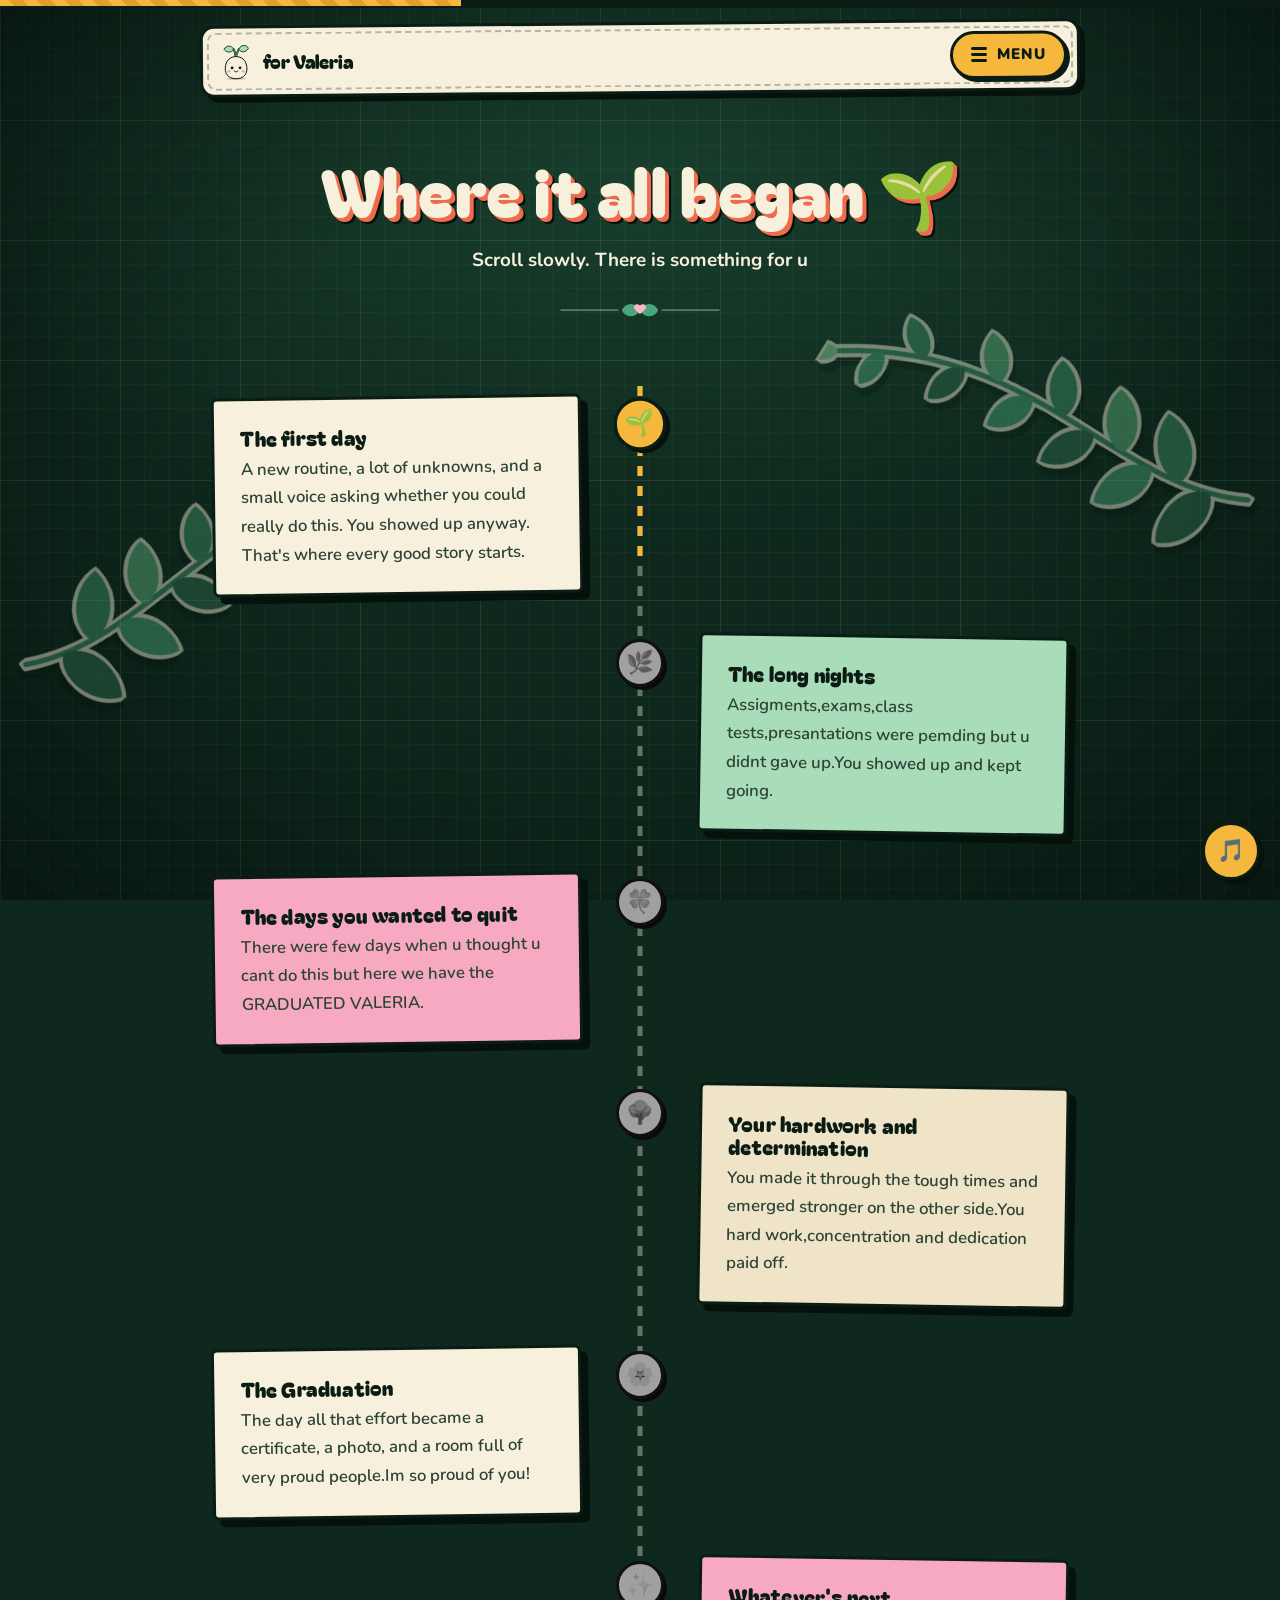
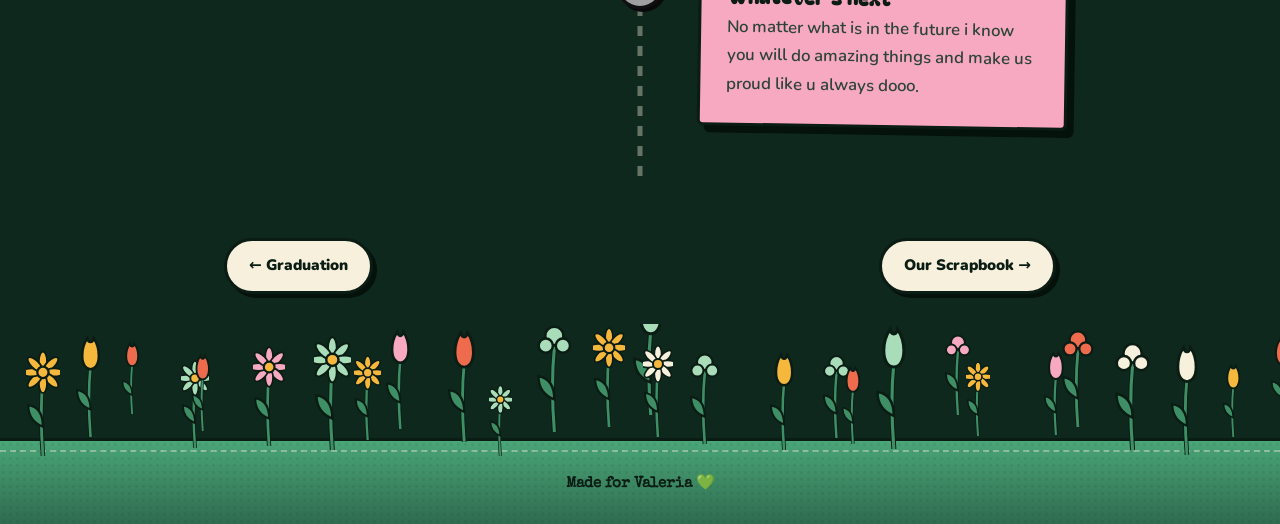
==== commit 1bd8de19: "Fix typos in journey.html content Corrected typos in the text for clarity and accuracy." ====
--- a/journey.html
+++ b/journey.html
@@ -62,7 +62,7 @@
   </article>
   <article class="t-item">
     <span class="t-node" aria-hidden="true">🍀</span>
-    <div class="patch t-card"><h3>The days you wanted to quit</h3><p>There were few days when u u thought u cant do this but still here we have the GRADUATED VALERIA.</p></div>
+    <div class="patch t-card"><h3>The days you wanted to quit</h3><p>There were few days when u thought u cant do this but  here we have the GRADUATED VALERIA.</p></div>
   </article>
   <article class="t-item">
     <span class="t-node" aria-hidden="true">🌳</span>
